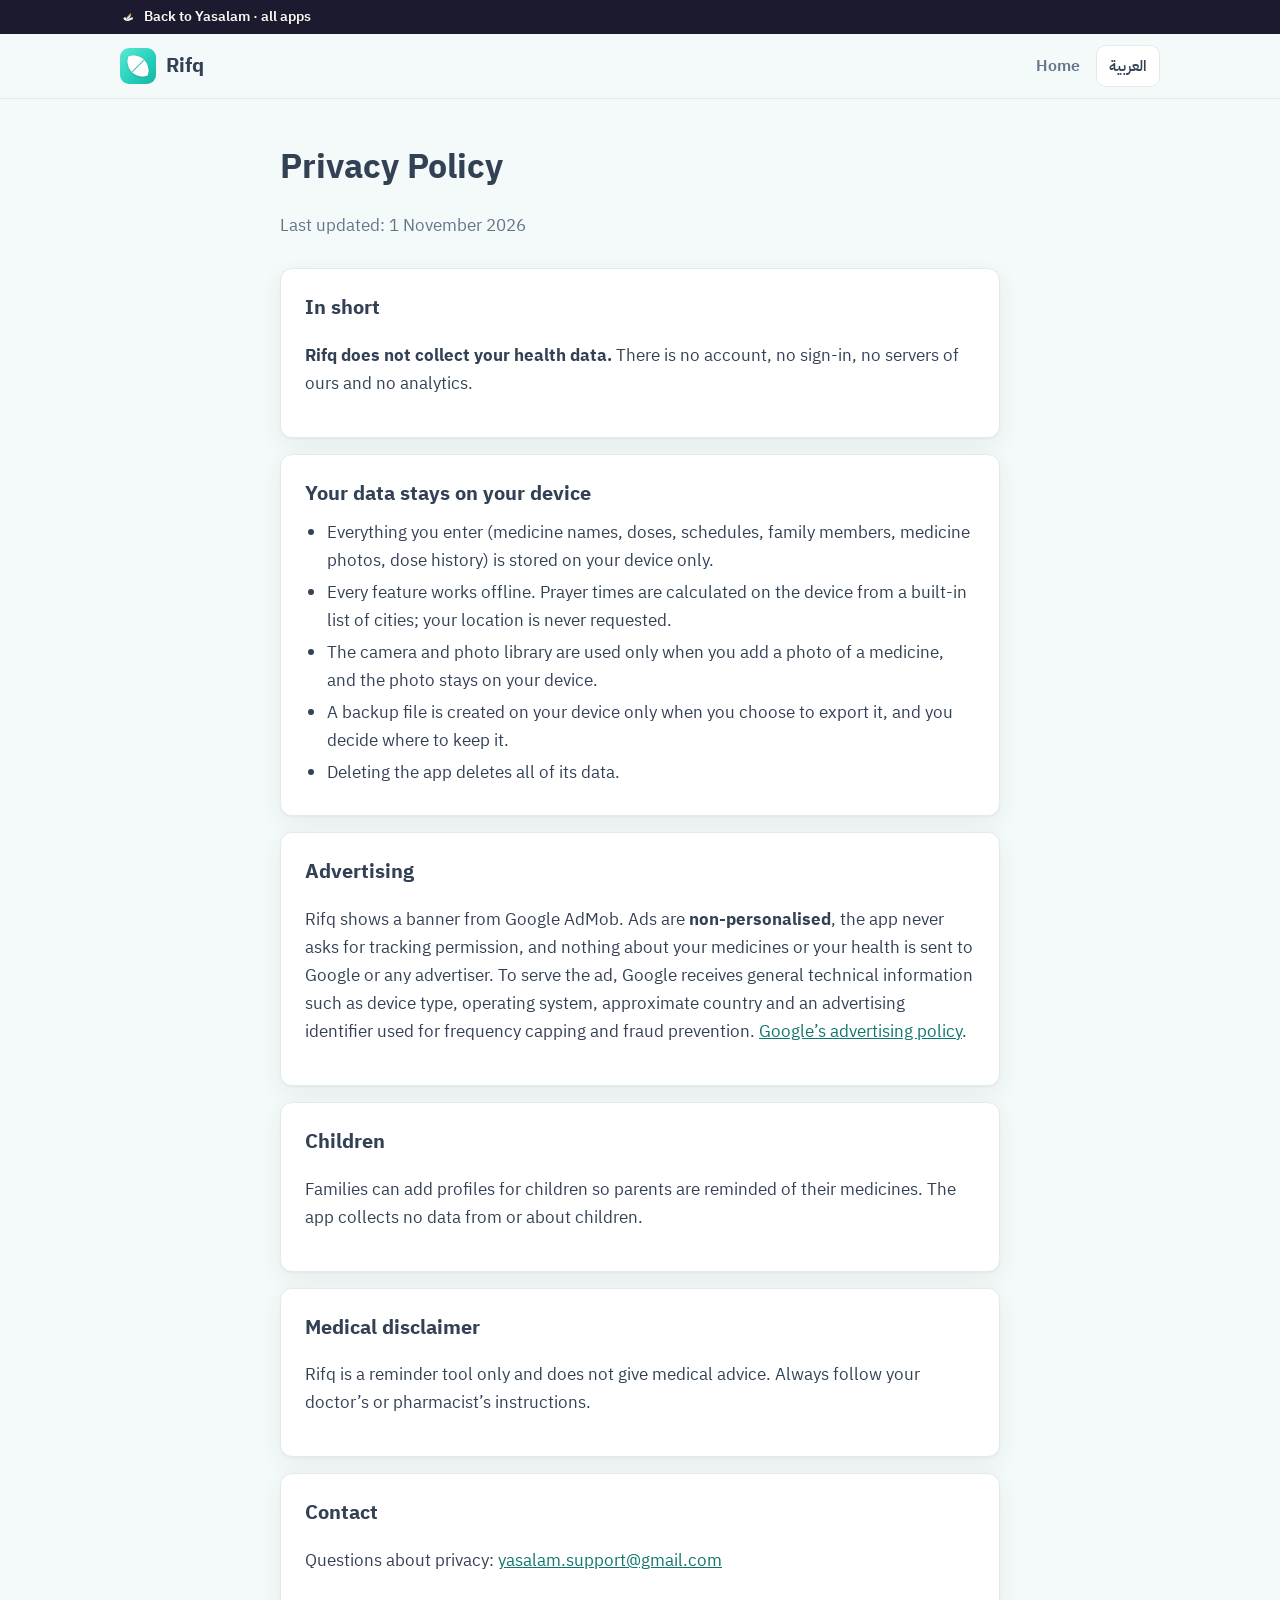
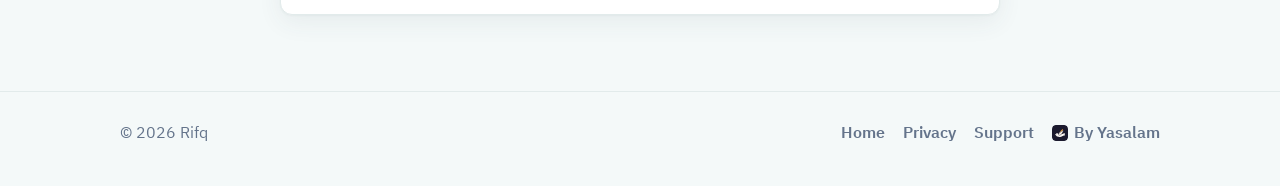
==== privacy.html @ 544e911e "Yasalam dove logo; support email yasalam.support@gmail.com Co-Authored-By: Claude Opus 5.5 <noreply@" ====
<!doctype html>
<html lang="ar" dir="rtl" data-l="ar">
<head>
<meta charset="utf-8">
<meta name="viewport" content="width=device-width, initial-scale=1, viewport-fit=cover">
<title>سياسة الخصوصية · Privacy Policy — رفق Rifq</title>
<meta name="theme-color" content="#F4F9F9">
<link rel="icon" href="img/favicon.png">
<link rel="stylesheet" href="site.css?v=3">
<script src="lang.js"></script>
</head>
<body>
<header class="top"><a class="lubb-bar" href="https://bukhaa0s-cyber.github.io/"><span class="lb-in"><svg width="18" height="18" viewBox="0 0 100 100" aria-hidden="true" style="border-radius:4px;flex:none"><rect width="100" height="100" rx="23" fill="#1B1A2E"/><g transform="translate(50 50) scale(.9) translate(-55 -39.5)"> <path d="M50 49 C52 33 61 19 76 11 C75 26 70 39 60 49 Z" fill="#F2A93B"/> <path d="M19 51 L26 48.5 C27 43 32 40 37 41.5 C42 43 45 47 48 50 C57 52 66 50 75 45 L89 39 C87 45 87 50 91 55 L77 58 C67 64 53 68 43 66 C34 64 29 59 27 55 Z" fill="#FBF8F3"/> <path d="M44.5 52.5 C48 39 59 28 79 23 C75 36 67 47 55 55.5 C51 57 47 56 44.5 52.5 Z" fill="#FBF8F3" stroke="#1B1A2E" stroke-width="2.6" stroke-linejoin="round"/> <circle cx="33" cy="46" r="2" fill="#1B1A2E"/> </g></svg><span class="ar">الرجوع إلى ياسلام · كل التطبيقات</span><span class="en">Back to Yasalam · all apps</span></span></a>
  <div class="wrap">
  <a class="brand" href="./"><img src="img/icon-512.png" alt=""><span class="ar">رفق</span><span class="en">Rifq</span></a>
  <nav class="nav">
    <a href="./"><span class="ar">الرئيسية</span><span class="en">Home</span></a>
    <button class="lang" onclick="toggleLang()"><span class="ar">English</span><span class="en">العربية</span></button>
  </nav>
</div></header>
<main class="doc">
<div class="ar">
  <h1>سياسة الخصوصية</h1>
  <p class="date">آخر تحديث: 1 نوفمبر 2026</p>
  <div class="card"><h2>الخلاصة</h2><p><b>رفق لا يجمع بياناتك الصحية.</b> لا يوجد حساب ولا تسجيل دخول ولا خوادم خاصة بنا ولا أدوات تحليل.</p></div>
  <div class="card"><h2>بياناتك على جهازك فقط</h2><ul>
    <li>كل ما تدخله (أسماء الأدوية، الجرعات، المواعيد، أفراد العائلة، صور الأدوية، سجل الجرعات) يُخزَّن على جهازك فقط.</li>
    <li>التطبيق يعمل بدون إنترنت في كل وظائفه، ومواقيت الصلاة تُحسب على الجهاز من قائمة مدن مدمجة، بدون طلب موقعك.</li>
    <li>الكاميرا والصور تُستخدم فقط عندما تضيف أنت صورة لدواء، وتبقى الصورة على جهازك.</li>
    <li>النسخة الاحتياطية تُنشأ كملف على جهازك فقط عندما تطلب تصديرها، وأنت تقرر أين تحفظها.</li>
    <li>إذا حذفت التطبيق، تُحذف كل بياناته معه.</li>
  </ul></div>
  <div class="card"><h2>الإعلانات</h2><p>يعرض رفق بانراً إعلانياً من Google AdMob. الإعلانات <b>غير مخصّصة</b>، ولا يطلب التطبيق إذن التتبّع، ولا تُرسَل أي معلومة عن أدويتك أو صحتك إلى Google أو أي معلن. لعرض الإعلان تستقبل Google معلومات تقنية عامة مثل نوع الجهاز ونظامه والبلد التقريبي ومعرّفاً إعلانياً للحد من التكرار ومنع الاحتيال. <a href="https://policies.google.com/technologies/ads" rel="noopener">سياسة Google للإعلانات</a>.</p></div>
  <div class="card"><h2>الأطفال</h2><p>يمكن للعائلة إضافة ملفات للأطفال لتذكير الوالدين بأدويتهم. لا يجمع التطبيق أي بيانات من الأطفال أو عنهم.</p></div>
  <div class="card"><h2>تنويه طبي</h2><p>رفق أداة تذكير فقط ولا يقدّم نصيحة طبية. التزم دائماً بتعليمات طبيبك أو الصيدلي.</p></div>
  <div class="card"><h2>تواصل معنا</h2><p>لأي سؤال عن الخصوصية: <a href="mailto:yasalam.support@gmail.com">yasalam.support@gmail.com</a></p></div>
</div>
<div class="en">
  <h1>Privacy Policy</h1>
  <p class="date">Last updated: 1 November 2026</p>
  <div class="card"><h2>In short</h2><p><b>Rifq does not collect your health data.</b> There is no account, no sign-in, no servers of ours and no analytics.</p></div>
  <div class="card"><h2>Your data stays on your device</h2><ul>
    <li>Everything you enter (medicine names, doses, schedules, family members, medicine photos, dose history) is stored on your device only.</li>
    <li>Every feature works offline. Prayer times are calculated on the device from a built-in list of cities; your location is never requested.</li>
    <li>The camera and photo library are used only when you add a photo of a medicine, and the photo stays on your device.</li>
    <li>A backup file is created on your device only when you choose to export it, and you decide where to keep it.</li>
    <li>Deleting the app deletes all of its data.</li>
  </ul></div>
  <div class="card"><h2>Advertising</h2><p>Rifq shows a banner from Google AdMob. Ads are <b>non-personalised</b>, the app never asks for tracking permission, and nothing about your medicines or your health is sent to Google or any advertiser. To serve the ad, Google receives general technical information such as device type, operating system, approximate country and an advertising identifier used for frequency capping and fraud prevention. <a href="https://policies.google.com/technologies/ads" rel="noopener">Google’s advertising policy</a>.</p></div>
  <div class="card"><h2>Children</h2><p>Families can add profiles for children so parents are reminded of their medicines. The app collects no data from or about children.</p></div>
  <div class="card"><h2>Medical disclaimer</h2><p>Rifq is a reminder tool only and does not give medical advice. Always follow your doctor’s or pharmacist’s instructions.</p></div>
  <div class="card"><h2>Contact</h2><p>Questions about privacy: <a href="mailto:yasalam.support@gmail.com">yasalam.support@gmail.com</a></p></div>
</div>
</main>
<footer><div class="wrap">
  <span>© 2026 <span class="ar">رفق</span><span class="en">Rifq</span></span>
  <nav><a href="./"><span class="ar">الرئيسية</span><span class="en">Home</span></a><a href="privacy.html"><span class="ar">الخصوصية</span><span class="en">Privacy</span></a><a href="support.html"><span class="ar">الدعم</span><span class="en">Support</span></a><a class="lubb" href="https://bukhaa0s-cyber.github.io/"><svg width="18" height="18" viewBox="0 0 100 100" aria-hidden="true" style="border-radius:4px;flex:none"><rect width="100" height="100" rx="23" fill="#1B1A2E"/><g transform="translate(50 50) scale(.9) translate(-55 -39.5)"> <path d="M50 49 C52 33 61 19 76 11 C75 26 70 39 60 49 Z" fill="#F2A93B"/> <path d="M19 51 L26 48.5 C27 43 32 40 37 41.5 C42 43 45 47 48 50 C57 52 66 50 75 45 L89 39 C87 45 87 50 91 55 L77 58 C67 64 53 68 43 66 C34 64 29 59 27 55 Z" fill="#FBF8F3"/> <path d="M44.5 52.5 C48 39 59 28 79 23 C75 36 67 47 55 55.5 C51 57 47 56 44.5 52.5 Z" fill="#FBF8F3" stroke="#1B1A2E" stroke-width="2.6" stroke-linejoin="round"/> <circle cx="33" cy="46" r="2" fill="#1B1A2E"/> </g></svg><span class="ar">من ياسلام</span><span class="en">By Yasalam</span></a></nav>
</div></footer>
</body>
</html>
---- site.css ----
/* Rifq site — same palette as the app. */
@import url('https://fonts.googleapis.com/css2?family=IBM+Plex+Sans+Arabic:wght@400;600;700&display=swap');
:root {
  --bg: #F4F9F9; --card: #FFFFFF; --text: #334155; --muted: #64748B; --line: #E2EBEB;
  --primary: #2DD4BF; --on-primary: #08332E; --ink: #0F766E; --soft: #D5F7F2; --accent: #FBBF24;
  --radius: 12px; --shadow: 0 1px 2px rgba(51,65,85,.04), 0 8px 24px rgba(51,65,85,.07);
}
@media (prefers-color-scheme: dark) {
  :root { --bg: #0E1A1B; --card: #1A2B2D; --text: #E2E8F0; --muted: #94A3B8; --line: #24383A; --ink: #5EEAD4; --soft: #133B37; }
}
* { box-sizing: border-box; }
html { -webkit-text-size-adjust: 100%; scroll-behavior: smooth; }
body { margin: 0; background: var(--bg); color: var(--text); font: 17px/1.65 'IBM Plex Sans Arabic', -apple-system, 'Segoe UI', Roboto, sans-serif; -webkit-font-smoothing: antialiased; }
a { color: var(--ink); }
img { max-width: 100%; display: block; }
.wrap { max-width: 1080px; margin: 0 auto; padding: 0 20px; }

/* language switch: show only the active language */
html[data-l='ar'] .en, html[data-l='en'] .ar { display: none !important; }

header.top { position: sticky; top: 0; z-index: 10; background: color-mix(in srgb, var(--bg) 88%, transparent); backdrop-filter: blur(12px); border-bottom: 1px solid var(--line); }
header.top .wrap { display: flex; align-items: center; justify-content: space-between; gap: 12px; height: 64px; }
.brand { display: flex; align-items: center; gap: 10px; font-weight: 700; font-size: 1.15em; color: var(--text); text-decoration: none; }
.brand img { width: 36px; height: 36px; border-radius: 9px; }
.nav { display: flex; align-items: center; gap: 6px; }
.nav a { text-decoration: none; color: var(--muted); font-weight: 600; font-size: .92em; padding: 8px 10px; border-radius: 10px; }
.nav a:hover { color: var(--ink); background: var(--soft); }
.lang { border: 1px solid var(--line); background: var(--card); color: var(--text); border-radius: 10px; padding: 7px 12px; font: inherit; font-weight: 600; font-size: .9em; cursor: pointer; }

/* hero */
.hero { padding: 56px 0 24px; position: relative; overflow: hidden; }
.hero::before, .hero::after { content: ''; position: absolute; border-radius: 50%; filter: blur(60px); opacity: .55; z-index: -1; }
.hero::before { width: 520px; height: 520px; background: #99F6E4; top: -220px; inset-inline-end: -160px; }
.hero::after { width: 360px; height: 360px; background: #FDE68A; top: 160px; inset-inline-start: -200px; }
.hero .wrap { display: grid; grid-template-columns: 1.1fr .9fr; gap: 40px; align-items: center; }
.hero h1 { font-size: clamp(2.1em, 5vw, 3.3em); line-height: 1.15; margin: 14px 0 12px; }
.hero p.lead { font-size: 1.15em; color: var(--muted); margin: 0 0 26px; }
.tag { display: inline-flex; align-items: center; gap: 8px; background: var(--card); border-radius: 999px; padding: 6px 14px; font-weight: 600; color: var(--ink); box-shadow: var(--shadow); font-size: .9em; }
.tag i { width: 8px; height: 8px; border-radius: 50%; background: var(--accent); }
.hero-shot { justify-self: center; width: min(340px, 82%); }
.hero-shot img { max-height: 560px; width: 100%; object-fit: cover; object-position: top; border-radius: 28px; box-shadow: 0 40px 80px -30px rgba(15,60,60,.45); }

/* store buttons */
.stores { display: flex; flex-wrap: wrap; gap: 12px; }
.store { display: inline-flex; align-items: center; gap: 12px; min-width: 200px; padding: 10px 18px; border-radius: var(--radius); background: #0B1220; color: #fff; text-decoration: none; transition: transform .15s ease, box-shadow .2s ease; box-shadow: 0 8px 20px -10px rgba(0,0,0,.5); }
.store:hover { transform: translateY(-2px); }
.store svg { width: 30px; height: 30px; flex: none; }
.store small { display: block; font-size: .72em; opacity: .8; line-height: 1.2; }
.store b { display: block; font-size: 1.15em; line-height: 1.2; letter-spacing: .2px; }
.store.soon { opacity: .55; pointer-events: none; }
.store .soon-tag { background: var(--accent); color: #422006; font-size: .7em; font-weight: 700; padding: 2px 8px; border-radius: 6px; margin-inline-start: 4px; }

section { padding: 56px 0; }
h2.sec { font-size: clamp(1.6em, 3.4vw, 2.2em); text-align: center; margin: 0 0 8px; }
p.sec { text-align: center; color: var(--muted); margin: 0 auto 32px; max-width: 620px; }

/* screenshots */
.shots { display: flex; gap: 18px; overflow-x: auto; scroll-snap-type: x mandatory; padding: 8px 20px 24px; scrollbar-width: thin; }
.shots img { width: 240px; flex: none; border-radius: 22px; box-shadow: var(--shadow); scroll-snap-align: center; }

/* features */
.grid { display: grid; grid-template-columns: repeat(3, 1fr); gap: 18px; }
.f { background: var(--card); border-radius: var(--radius); padding: 22px; box-shadow: var(--shadow); border: 1px solid var(--line); }
.f .e { font-size: 1.7em; width: 52px; height: 52px; display: grid; place-items: center; background: var(--soft); border-radius: 12px; margin-bottom: 12px; }
.f h3 { margin: 0 0 6px; font-size: 1.1em; }
.f p { margin: 0; color: var(--muted); font-size: .95em; }

.band { background: linear-gradient(135deg, #2DD4BF, #5EEAD4); color: var(--on-primary); border-radius: 20px; padding: 36px; display: flex; align-items: center; justify-content: space-between; gap: 24px; flex-wrap: wrap; }
.band h2 { margin: 0 0 6px; font-size: 1.7em; }
.band p { margin: 0; opacity: .85; }

footer { border-top: 1px solid var(--line); padding: 28px 0 40px; color: var(--muted); font-size: .92em; }
footer .wrap { display: flex; flex-wrap: wrap; gap: 14px 22px; justify-content: space-between; align-items: center; }
footer nav { display: flex; gap: 18px; flex-wrap: wrap; }
footer a { color: var(--muted); text-decoration: none; font-weight: 600; }
footer a:hover { color: var(--ink); }

/* document pages */
.doc { max-width: 760px; margin: 0 auto; padding: 40px 20px 60px; }
.doc h1 { font-size: 2em; margin: 0 0 6px; }
.doc .date { color: var(--muted); margin-bottom: 28px; }
.doc .card { background: var(--card); border-radius: var(--radius); padding: 22px 24px; box-shadow: var(--shadow); border: 1px solid var(--line); margin-bottom: 16px; }
.doc h2 { font-size: 1.2em; margin: 0 0 8px; }
.doc ul { margin: 6px 0; padding-inline-start: 22px; }
.doc li { margin: 4px 0; }
.mail { display: inline-flex; align-items: center; gap: 10px; background: var(--primary); color: var(--on-primary); font-weight: 700; padding: 12px 20px; border-radius: var(--radius); text-decoration: none; }
details { background: var(--card); border: 1px solid var(--line); border-radius: var(--radius); padding: 14px 18px; margin-bottom: 10px; box-shadow: var(--shadow); }
summary { font-weight: 600; cursor: pointer; }
details p { color: var(--muted); margin: 10px 0 2px; }

@media (max-width: 820px) {
  .hero .wrap { grid-template-columns: 1fr; text-align: center; }
  .stores { justify-content: center; }
  .grid { grid-template-columns: 1fr; }
  .nav a.hide-sm { display: none; }
  .band { text-align: center; justify-content: center; }
}
@media (prefers-reduced-motion: reduce) { * { transition: none !important; scroll-behavior: auto !important; } }

/* Lubb: back-link to the studio page */
.lubb { display: inline-flex; align-items: center; gap: 6px; }
.lubb svg { width: 16px; height: 16px; }

/* Lubb: bar at the top of every app page, back to the studio home */
.lubb-bar { display: block; background: #1B1A2E; color: #FBF8F3; text-decoration: none; font-size: .82em; font-weight: 600; }
.lubb-bar .lb-in { max-width: 1080px; margin: 0 auto; padding: 0 20px; height: 34px; display: flex; align-items: center; gap: 8px; }
.lubb-bar svg { width: 16px; height: 16px; flex: none; }
.lubb-bar:hover { background: #2A2840; }
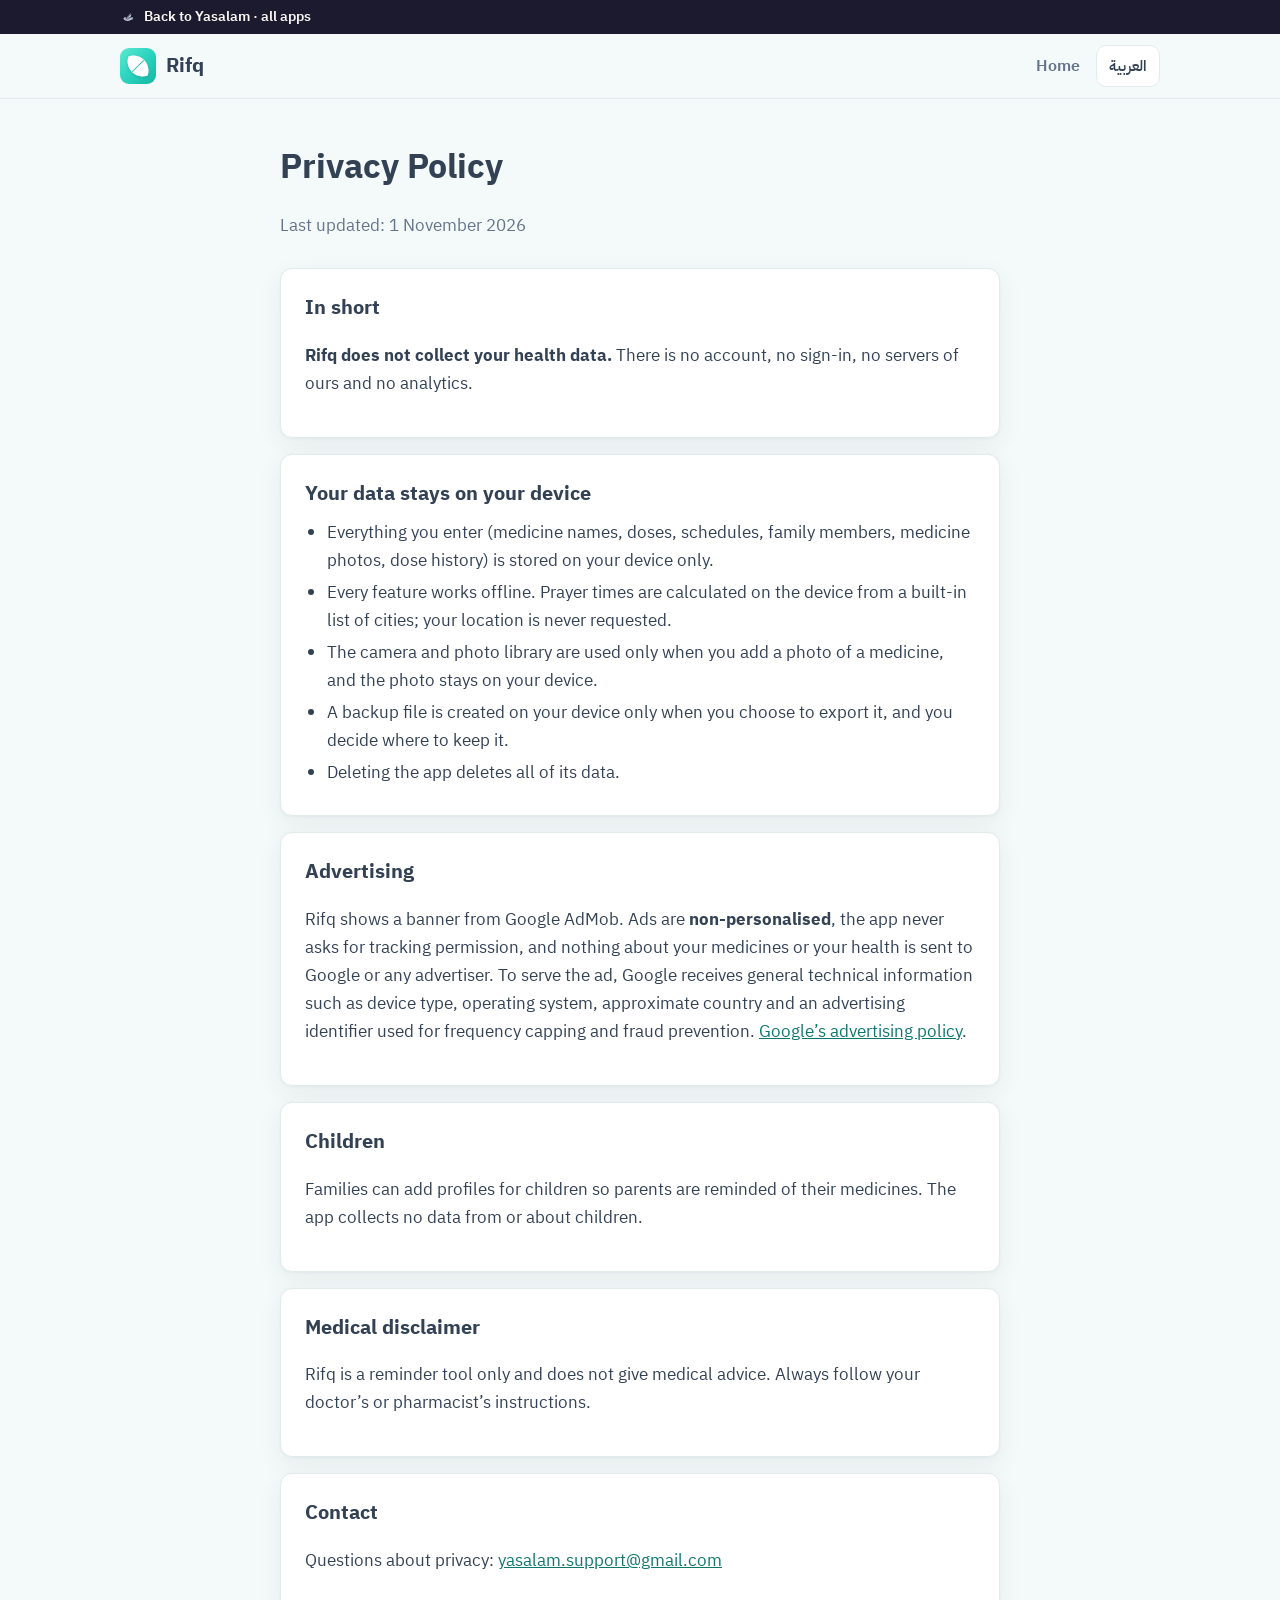
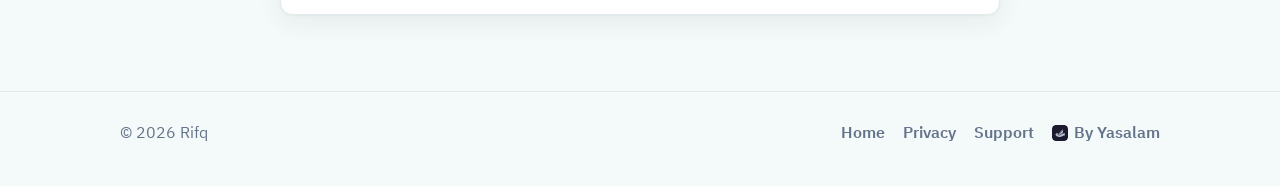
==== commit 496a0293: "Logo: grey Haram pigeon with white wing feathers Co-Authored-By: Claude Opus 5.5 <noreply@anthropic." ====
--- a/privacy.html
+++ b/privacy.html
@@ -10,7 +10,7 @@
 <script src="lang.js"></script>
 </head>
 <body>
-<header class="top"><a class="lubb-bar" href="https://bukhaa0s-cyber.github.io/"><span class="lb-in"><svg width="18" height="18" viewBox="0 0 100 100" aria-hidden="true" style="border-radius:4px;flex:none"><rect width="100" height="100" rx="23" fill="#1B1A2E"/><g transform="translate(50 50) scale(.9) translate(-55 -39.5)"> <path d="M50 49 C52 33 61 19 76 11 C75 26 70 39 60 49 Z" fill="#F2A93B"/> <path d="M19 51 L26 48.5 C27 43 32 40 37 41.5 C42 43 45 47 48 50 C57 52 66 50 75 45 L89 39 C87 45 87 50 91 55 L77 58 C67 64 53 68 43 66 C34 64 29 59 27 55 Z" fill="#FBF8F3"/> <path d="M44.5 52.5 C48 39 59 28 79 23 C75 36 67 47 55 55.5 C51 57 47 56 44.5 52.5 Z" fill="#FBF8F3" stroke="#1B1A2E" stroke-width="2.6" stroke-linejoin="round"/> <circle cx="33" cy="46" r="2" fill="#1B1A2E"/> </g></svg><span class="ar">الرجوع إلى ياسلام · كل التطبيقات</span><span class="en">Back to Yasalam · all apps</span></span></a>
+<header class="top"><a class="lubb-bar" href="https://bukhaa0s-cyber.github.io/"><span class="lb-in"><svg width="18" height="18" viewBox="0 0 100 100" aria-hidden="true" style="border-radius:4px;flex:none"><rect width="100" height="100" rx="23" fill="#1B1A2E"/><defs><linearGradient id="nk" x1="0" y1="0" x2="1" y2="1"><stop offset="0" stop-color="#3FB59A"/><stop offset="1" stop-color="#8C6BC4"/></linearGradient></defs> <g transform="translate(50 50) scale(.9) translate(-55 -39.5)"> <path d="M50 49 C52 33 61 19 76 11 C75 26 70 39 60 49 Z" fill="#6F7B8E"/> <path d="M19 51 L26 48.5 C27 43 32 40 37 41.5 C42 43 45 47 48 50 C57 52 66 50 75 45 L89 39 C87 45 87 50 91 55 L77 58 C67 64 53 68 43 66 C34 64 29 59 27 55 Z" fill="#B9C2CF"/> <path d="M36.5 47.5 C40 46 43.5 48 46 51 C43 55 38 56 33.5 54.5 C34 51.5 35 49 36.5 47.5 Z" fill="url(#nk)" opacity=".9"/> <path d="M44.5 52.5 C48 39 59 28 79 23 C75 36 67 47 55 55.5 C51 57 47 56 44.5 52.5 Z" fill="#97A2B3" stroke="#1B1A2E" stroke-width="2.4" stroke-linejoin="round"/> <path d="M63 37.5 C67 31 72 26.5 79 23 C76.5 30 72 35.5 66 40 Z" fill="#FFFFFF"/> <path d="M67.5 43 C70.5 39 73.5 36.5 77 34.5 C75.5 38.5 72.5 42 69 44.5 Z" fill="#FFFFFF"/> <path d="M19 51 L26 48.5 L26 52 Z" fill="#3A3F4B"/> <circle cx="33" cy="46" r="2" fill="#E8792E"/><circle cx="33" cy="46" r="1" fill="#1B1A2E"/> </g></svg><span class="ar">الرجوع إلى ياسلام · كل التطبيقات</span><span class="en">Back to Yasalam · all apps</span></span></a>
   <div class="wrap">
   <a class="brand" href="./"><img src="img/icon-512.png" alt=""><span class="ar">رفق</span><span class="en">Rifq</span></a>
   <nav class="nav">
@@ -54,7 +54,7 @@
 </main>
 <footer><div class="wrap">
   <span>© 2026 <span class="ar">رفق</span><span class="en">Rifq</span></span>
-  <nav><a href="./"><span class="ar">الرئيسية</span><span class="en">Home</span></a><a href="privacy.html"><span class="ar">الخصوصية</span><span class="en">Privacy</span></a><a href="support.html"><span class="ar">الدعم</span><span class="en">Support</span></a><a class="lubb" href="https://bukhaa0s-cyber.github.io/"><svg width="18" height="18" viewBox="0 0 100 100" aria-hidden="true" style="border-radius:4px;flex:none"><rect width="100" height="100" rx="23" fill="#1B1A2E"/><g transform="translate(50 50) scale(.9) translate(-55 -39.5)"> <path d="M50 49 C52 33 61 19 76 11 C75 26 70 39 60 49 Z" fill="#F2A93B"/> <path d="M19 51 L26 48.5 C27 43 32 40 37 41.5 C42 43 45 47 48 50 C57 52 66 50 75 45 L89 39 C87 45 87 50 91 55 L77 58 C67 64 53 68 43 66 C34 64 29 59 27 55 Z" fill="#FBF8F3"/> <path d="M44.5 52.5 C48 39 59 28 79 23 C75 36 67 47 55 55.5 C51 57 47 56 44.5 52.5 Z" fill="#FBF8F3" stroke="#1B1A2E" stroke-width="2.6" stroke-linejoin="round"/> <circle cx="33" cy="46" r="2" fill="#1B1A2E"/> </g></svg><span class="ar">من ياسلام</span><span class="en">By Yasalam</span></a></nav>
+  <nav><a href="./"><span class="ar">الرئيسية</span><span class="en">Home</span></a><a href="privacy.html"><span class="ar">الخصوصية</span><span class="en">Privacy</span></a><a href="support.html"><span class="ar">الدعم</span><span class="en">Support</span></a><a class="lubb" href="https://bukhaa0s-cyber.github.io/"><svg width="18" height="18" viewBox="0 0 100 100" aria-hidden="true" style="border-radius:4px;flex:none"><rect width="100" height="100" rx="23" fill="#1B1A2E"/><defs><linearGradient id="nk" x1="0" y1="0" x2="1" y2="1"><stop offset="0" stop-color="#3FB59A"/><stop offset="1" stop-color="#8C6BC4"/></linearGradient></defs> <g transform="translate(50 50) scale(.9) translate(-55 -39.5)"> <path d="M50 49 C52 33 61 19 76 11 C75 26 70 39 60 49 Z" fill="#6F7B8E"/> <path d="M19 51 L26 48.5 C27 43 32 40 37 41.5 C42 43 45 47 48 50 C57 52 66 50 75 45 L89 39 C87 45 87 50 91 55 L77 58 C67 64 53 68 43 66 C34 64 29 59 27 55 Z" fill="#B9C2CF"/> <path d="M36.5 47.5 C40 46 43.5 48 46 51 C43 55 38 56 33.5 54.5 C34 51.5 35 49 36.5 47.5 Z" fill="url(#nk)" opacity=".9"/> <path d="M44.5 52.5 C48 39 59 28 79 23 C75 36 67 47 55 55.5 C51 57 47 56 44.5 52.5 Z" fill="#97A2B3" stroke="#1B1A2E" stroke-width="2.4" stroke-linejoin="round"/> <path d="M63 37.5 C67 31 72 26.5 79 23 C76.5 30 72 35.5 66 40 Z" fill="#FFFFFF"/> <path d="M67.5 43 C70.5 39 73.5 36.5 77 34.5 C75.5 38.5 72.5 42 69 44.5 Z" fill="#FFFFFF"/> <path d="M19 51 L26 48.5 L26 52 Z" fill="#3A3F4B"/> <circle cx="33" cy="46" r="2" fill="#E8792E"/><circle cx="33" cy="46" r="1" fill="#1B1A2E"/> </g></svg><span class="ar">من ياسلام</span><span class="en">By Yasalam</span></a></nav>
 </div></footer>
 </body>
 </html>
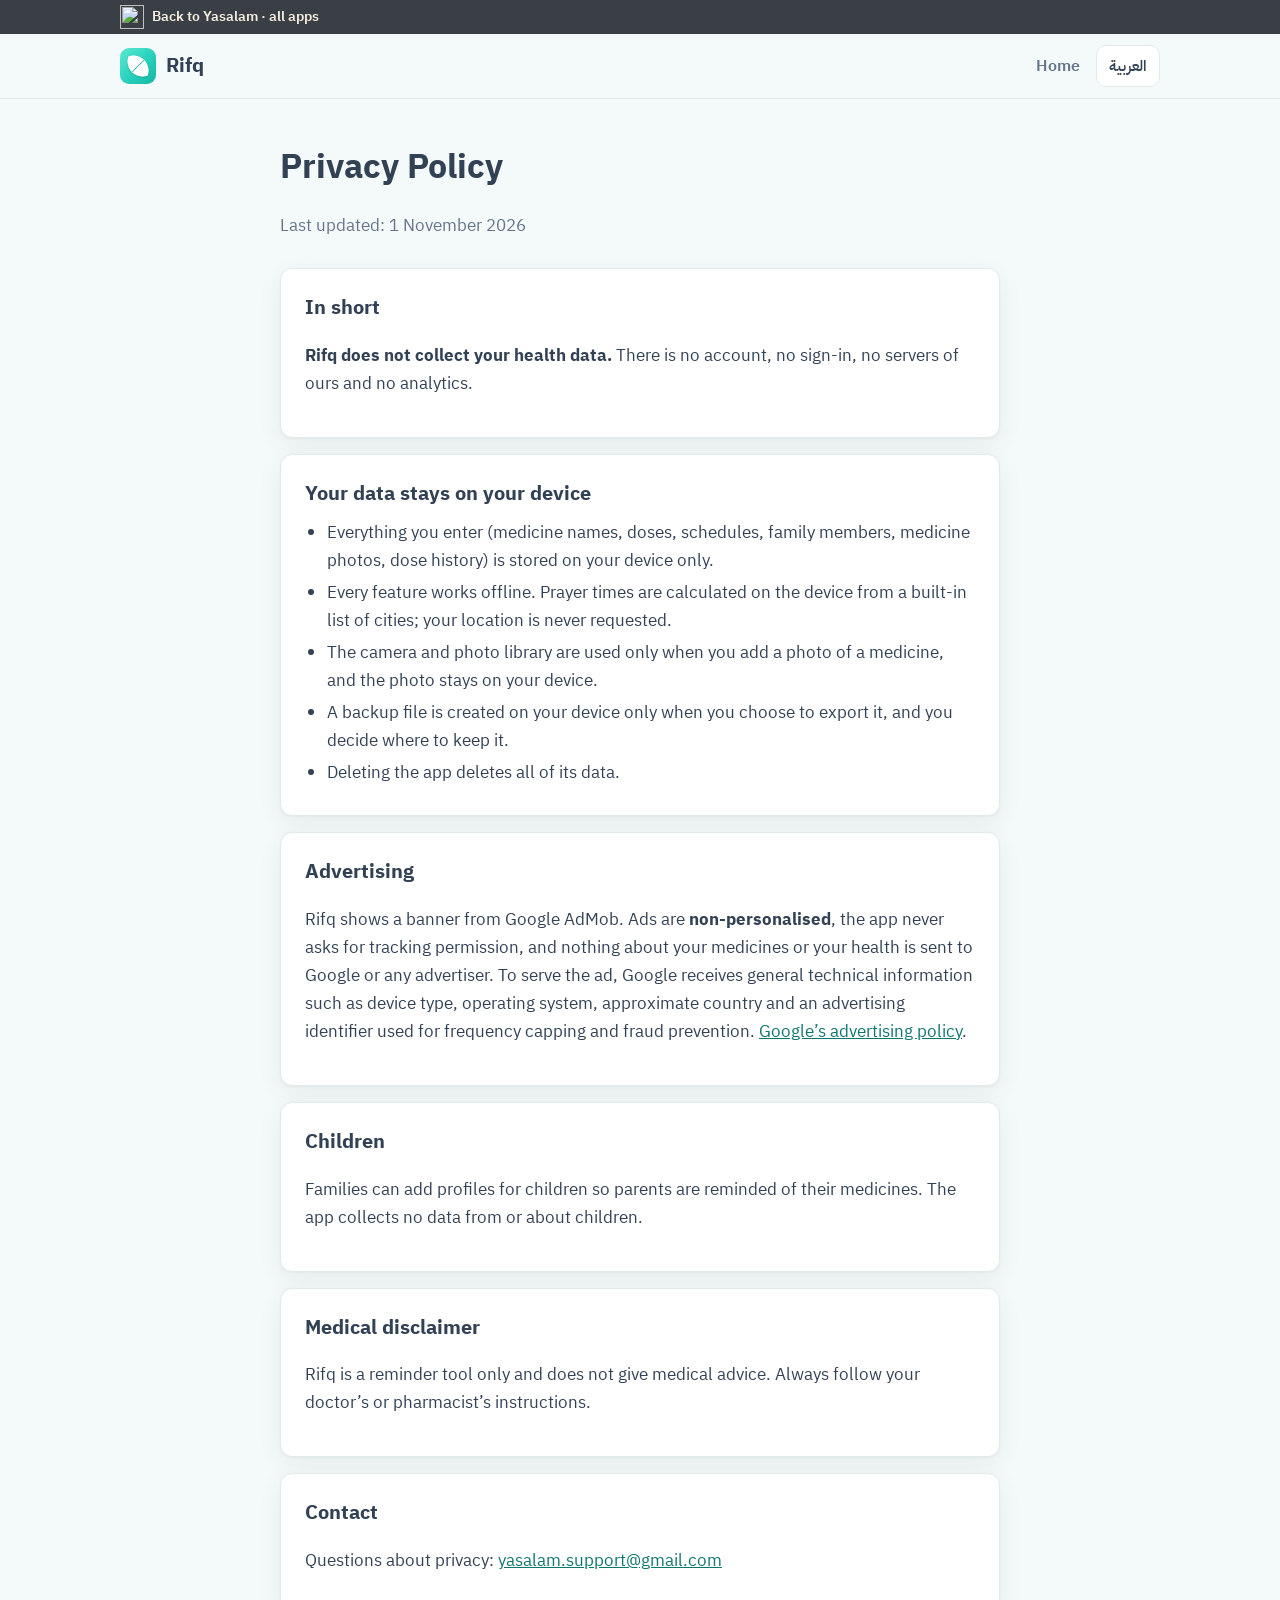
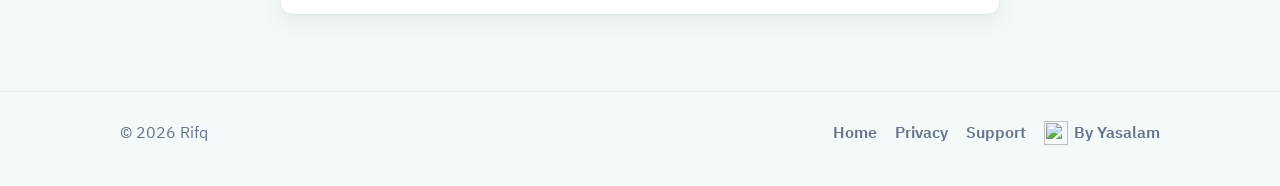
==== commit 4b1b5549: "Yasalam logo: hand-drawn Haram pigeon sketch Co-Authored-By: Claude Opus 5.5 <noreply@anthropic.com>" ====
--- a/privacy.html
+++ b/privacy.html
@@ -10,7 +10,7 @@
 <script src="lang.js"></script>
 </head>
 <body>
-<header class="top"><a class="lubb-bar" href="https://bukhaa0s-cyber.github.io/"><span class="lb-in"><svg width="18" height="18" viewBox="0 0 100 100" aria-hidden="true" style="border-radius:4px;flex:none"><rect width="100" height="100" rx="23" fill="#1B1A2E"/><defs><linearGradient id="nk" x1="0" y1="0" x2="1" y2="1"><stop offset="0" stop-color="#3FB59A"/><stop offset="1" stop-color="#8C6BC4"/></linearGradient></defs> <g transform="translate(50 50) scale(.9) translate(-55 -39.5)"> <path d="M50 49 C52 33 61 19 76 11 C75 26 70 39 60 49 Z" fill="#6F7B8E"/> <path d="M19 51 L26 48.5 C27 43 32 40 37 41.5 C42 43 45 47 48 50 C57 52 66 50 75 45 L89 39 C87 45 87 50 91 55 L77 58 C67 64 53 68 43 66 C34 64 29 59 27 55 Z" fill="#B9C2CF"/> <path d="M36.5 47.5 C40 46 43.5 48 46 51 C43 55 38 56 33.5 54.5 C34 51.5 35 49 36.5 47.5 Z" fill="url(#nk)" opacity=".9"/> <path d="M44.5 52.5 C48 39 59 28 79 23 C75 36 67 47 55 55.5 C51 57 47 56 44.5 52.5 Z" fill="#97A2B3" stroke="#1B1A2E" stroke-width="2.4" stroke-linejoin="round"/> <path d="M63 37.5 C67 31 72 26.5 79 23 C76.5 30 72 35.5 66 40 Z" fill="#FFFFFF"/> <path d="M67.5 43 C70.5 39 73.5 36.5 77 34.5 C75.5 38.5 72.5 42 69 44.5 Z" fill="#FFFFFF"/> <path d="M19 51 L26 48.5 L26 52 Z" fill="#3A3F4B"/> <circle cx="33" cy="46" r="2" fill="#E8792E"/><circle cx="33" cy="46" r="1" fill="#1B1A2E"/> </g></svg><span class="ar">الرجوع إلى ياسلام · كل التطبيقات</span><span class="en">Back to Yasalam · all apps</span></span></a>
+<header class="top"><a class="lubb-bar" href="https://bukhaa0s-cyber.github.io/"><span class="lb-in"><img src="https://bukhaa0s-cyber.github.io/img/pigeon-160.png" width="24" height="24" alt="" style="flex:none;width:24px;height:24px"><span class="ar">الرجوع إلى ياسلام · كل التطبيقات</span><span class="en">Back to Yasalam · all apps</span></span></a>
   <div class="wrap">
   <a class="brand" href="./"><img src="img/icon-512.png" alt=""><span class="ar">رفق</span><span class="en">Rifq</span></a>
   <nav class="nav">
@@ -54,7 +54,7 @@
 </main>
 <footer><div class="wrap">
   <span>© 2026 <span class="ar">رفق</span><span class="en">Rifq</span></span>
-  <nav><a href="./"><span class="ar">الرئيسية</span><span class="en">Home</span></a><a href="privacy.html"><span class="ar">الخصوصية</span><span class="en">Privacy</span></a><a href="support.html"><span class="ar">الدعم</span><span class="en">Support</span></a><a class="lubb" href="https://bukhaa0s-cyber.github.io/"><svg width="18" height="18" viewBox="0 0 100 100" aria-hidden="true" style="border-radius:4px;flex:none"><rect width="100" height="100" rx="23" fill="#1B1A2E"/><defs><linearGradient id="nk" x1="0" y1="0" x2="1" y2="1"><stop offset="0" stop-color="#3FB59A"/><stop offset="1" stop-color="#8C6BC4"/></linearGradient></defs> <g transform="translate(50 50) scale(.9) translate(-55 -39.5)"> <path d="M50 49 C52 33 61 19 76 11 C75 26 70 39 60 49 Z" fill="#6F7B8E"/> <path d="M19 51 L26 48.5 C27 43 32 40 37 41.5 C42 43 45 47 48 50 C57 52 66 50 75 45 L89 39 C87 45 87 50 91 55 L77 58 C67 64 53 68 43 66 C34 64 29 59 27 55 Z" fill="#B9C2CF"/> <path d="M36.5 47.5 C40 46 43.5 48 46 51 C43 55 38 56 33.5 54.5 C34 51.5 35 49 36.5 47.5 Z" fill="url(#nk)" opacity=".9"/> <path d="M44.5 52.5 C48 39 59 28 79 23 C75 36 67 47 55 55.5 C51 57 47 56 44.5 52.5 Z" fill="#97A2B3" stroke="#1B1A2E" stroke-width="2.4" stroke-linejoin="round"/> <path d="M63 37.5 C67 31 72 26.5 79 23 C76.5 30 72 35.5 66 40 Z" fill="#FFFFFF"/> <path d="M67.5 43 C70.5 39 73.5 36.5 77 34.5 C75.5 38.5 72.5 42 69 44.5 Z" fill="#FFFFFF"/> <path d="M19 51 L26 48.5 L26 52 Z" fill="#3A3F4B"/> <circle cx="33" cy="46" r="2" fill="#E8792E"/><circle cx="33" cy="46" r="1" fill="#1B1A2E"/> </g></svg><span class="ar">من ياسلام</span><span class="en">By Yasalam</span></a></nav>
+  <nav><a href="./"><span class="ar">الرئيسية</span><span class="en">Home</span></a><a href="privacy.html"><span class="ar">الخصوصية</span><span class="en">Privacy</span></a><a href="support.html"><span class="ar">الدعم</span><span class="en">Support</span></a><a class="lubb" href="https://bukhaa0s-cyber.github.io/"><img src="https://bukhaa0s-cyber.github.io/img/pigeon-160.png" width="24" height="24" alt="" style="flex:none;width:24px;height:24px"><span class="ar">من ياسلام</span><span class="en">By Yasalam</span></a></nav>
 </div></footer>
 </body>
 </html>
--- a/site.css
+++ b/site.css
@@ -102,7 +102,7 @@
 .lubb svg { width: 16px; height: 16px; }
 
 /* Lubb: bar at the top of every app page, back to the studio home */
-.lubb-bar { display: block; background: #1B1A2E; color: #FBF8F3; text-decoration: none; font-size: .82em; font-weight: 600; }
+.lubb-bar { display: block; background: #3A3F45; color: #F6EEE1; text-decoration: none; font-size: .82em; font-weight: 600; }
 .lubb-bar .lb-in { max-width: 1080px; margin: 0 auto; padding: 0 20px; height: 34px; display: flex; align-items: center; gap: 8px; }
-.lubb-bar svg { width: 16px; height: 16px; flex: none; }
-.lubb-bar:hover { background: #2A2840; }
+.lubb-bar svg, .lubb-bar img { width: 24px; height: 24px; flex: none; }
+.lubb-bar:hover { background: #4E7A77; }
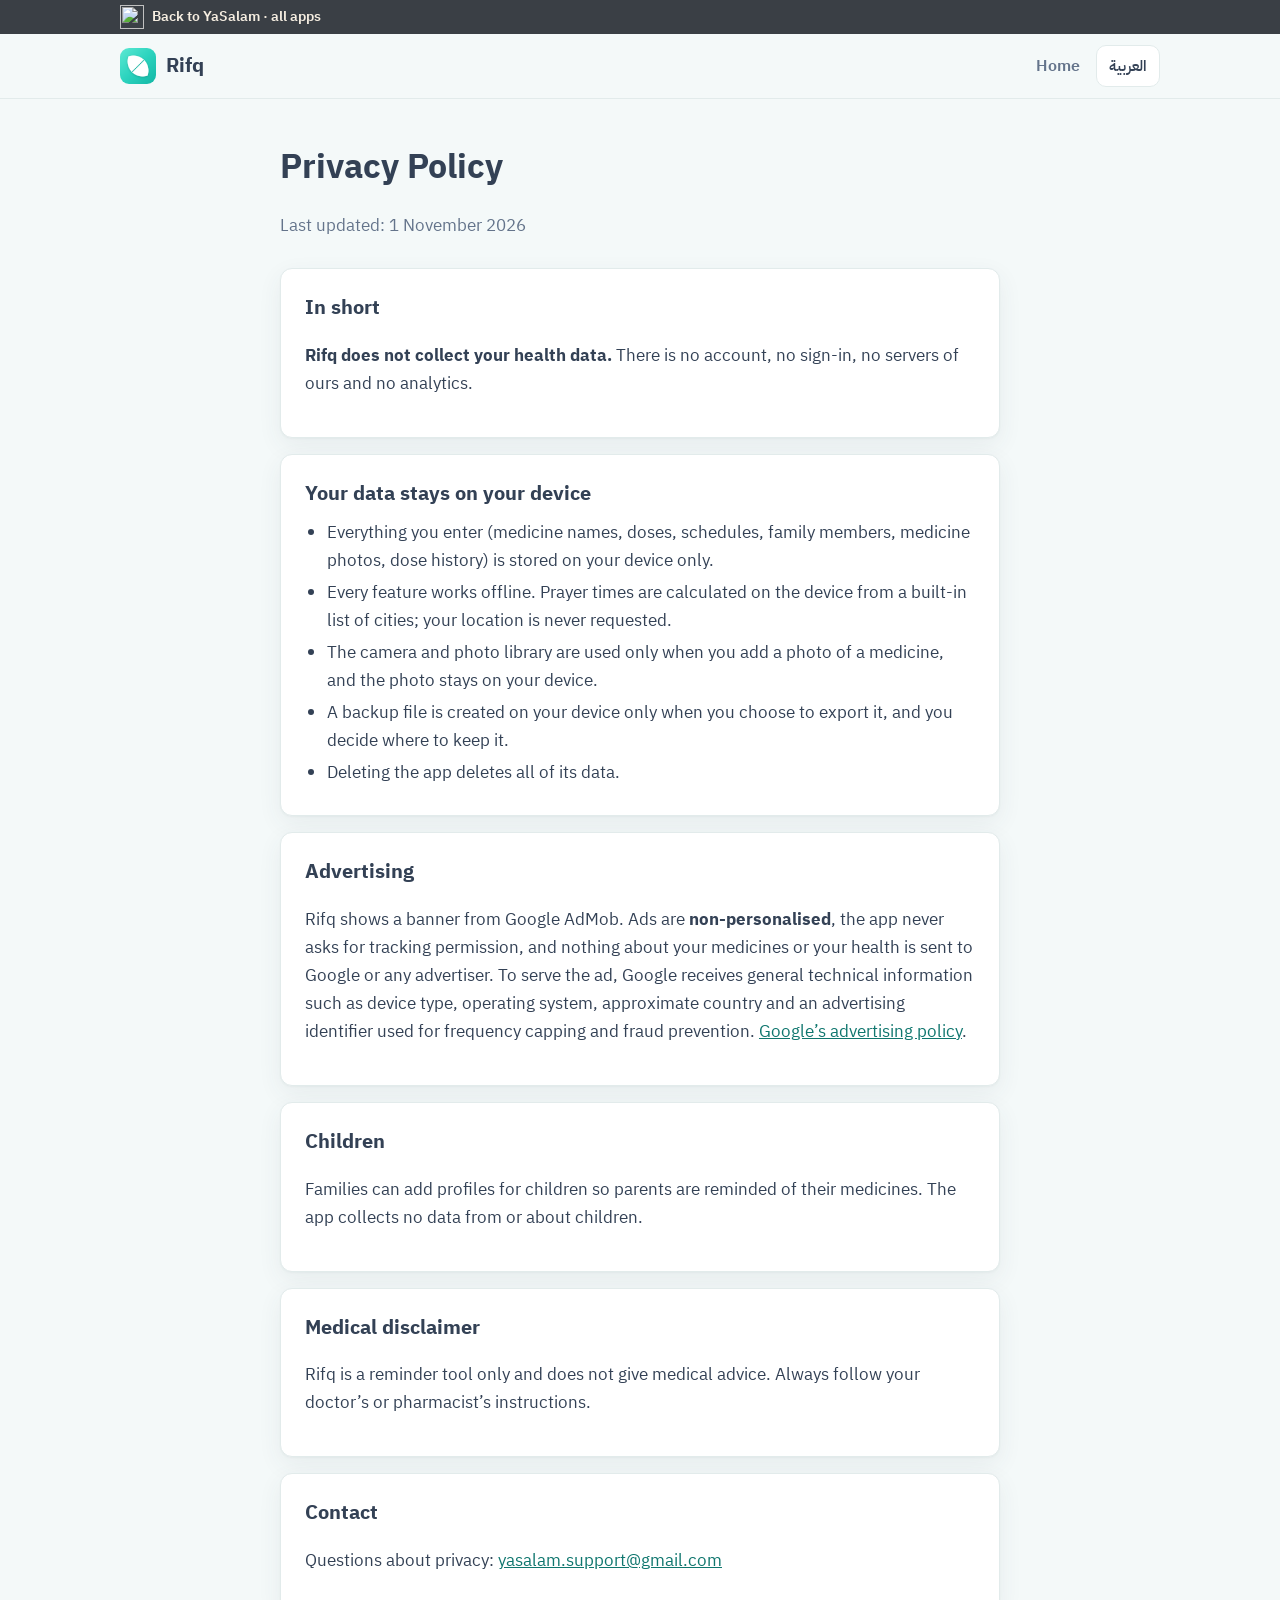
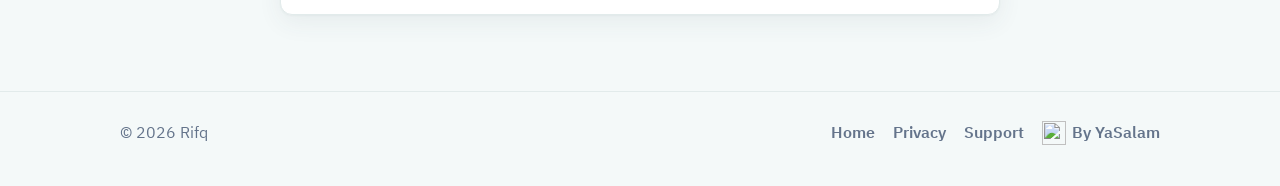
==== commit 92540578: "English name spelled YaSalam Co-Authored-By: Claude Opus 5.5 <noreply@anthropic.com> Claude-Session:" ====
--- a/privacy.html
+++ b/privacy.html
@@ -10,7 +10,7 @@
 <script src="lang.js"></script>
 </head>
 <body>
-<header class="top"><a class="lubb-bar" href="https://bukhaa0s-cyber.github.io/"><span class="lb-in"><img src="https://bukhaa0s-cyber.github.io/img/pigeon-160.png" width="24" height="24" alt="" style="flex:none;width:24px;height:24px"><span class="ar">الرجوع إلى ياسلام · كل التطبيقات</span><span class="en">Back to Yasalam · all apps</span></span></a>
+<header class="top"><a class="lubb-bar" href="https://bukhaa0s-cyber.github.io/"><span class="lb-in"><img src="https://bukhaa0s-cyber.github.io/img/mark-dark-96.png?v=4" width="24" height="24" alt="" style="flex:none;width:24px;height:24px"><span class="ar">الرجوع إلى ياسلام · كل التطبيقات</span><span class="en">Back to YaSalam · all apps</span></span></a>
   <div class="wrap">
   <a class="brand" href="./"><img src="img/icon-512.png" alt=""><span class="ar">رفق</span><span class="en">Rifq</span></a>
   <nav class="nav">
@@ -54,7 +54,7 @@
 </main>
 <footer><div class="wrap">
   <span>© 2026 <span class="ar">رفق</span><span class="en">Rifq</span></span>
-  <nav><a href="./"><span class="ar">الرئيسية</span><span class="en">Home</span></a><a href="privacy.html"><span class="ar">الخصوصية</span><span class="en">Privacy</span></a><a href="support.html"><span class="ar">الدعم</span><span class="en">Support</span></a><a class="lubb" href="https://bukhaa0s-cyber.github.io/"><img src="https://bukhaa0s-cyber.github.io/img/pigeon-160.png" width="24" height="24" alt="" style="flex:none;width:24px;height:24px"><span class="ar">من ياسلام</span><span class="en">By Yasalam</span></a></nav>
+  <nav><a href="./"><span class="ar">الرئيسية</span><span class="en">Home</span></a><a href="privacy.html"><span class="ar">الخصوصية</span><span class="en">Privacy</span></a><a href="support.html"><span class="ar">الدعم</span><span class="en">Support</span></a><a class="lubb" href="https://bukhaa0s-cyber.github.io/"><img src="https://bukhaa0s-cyber.github.io/img/mark-light-96.png?v=4" width="24" height="24" alt="" style="flex:none;width:24px;height:24px"><span class="ar">من ياسلام</span><span class="en">By YaSalam</span></a></nav>
 </div></footer>
 </body>
 </html>
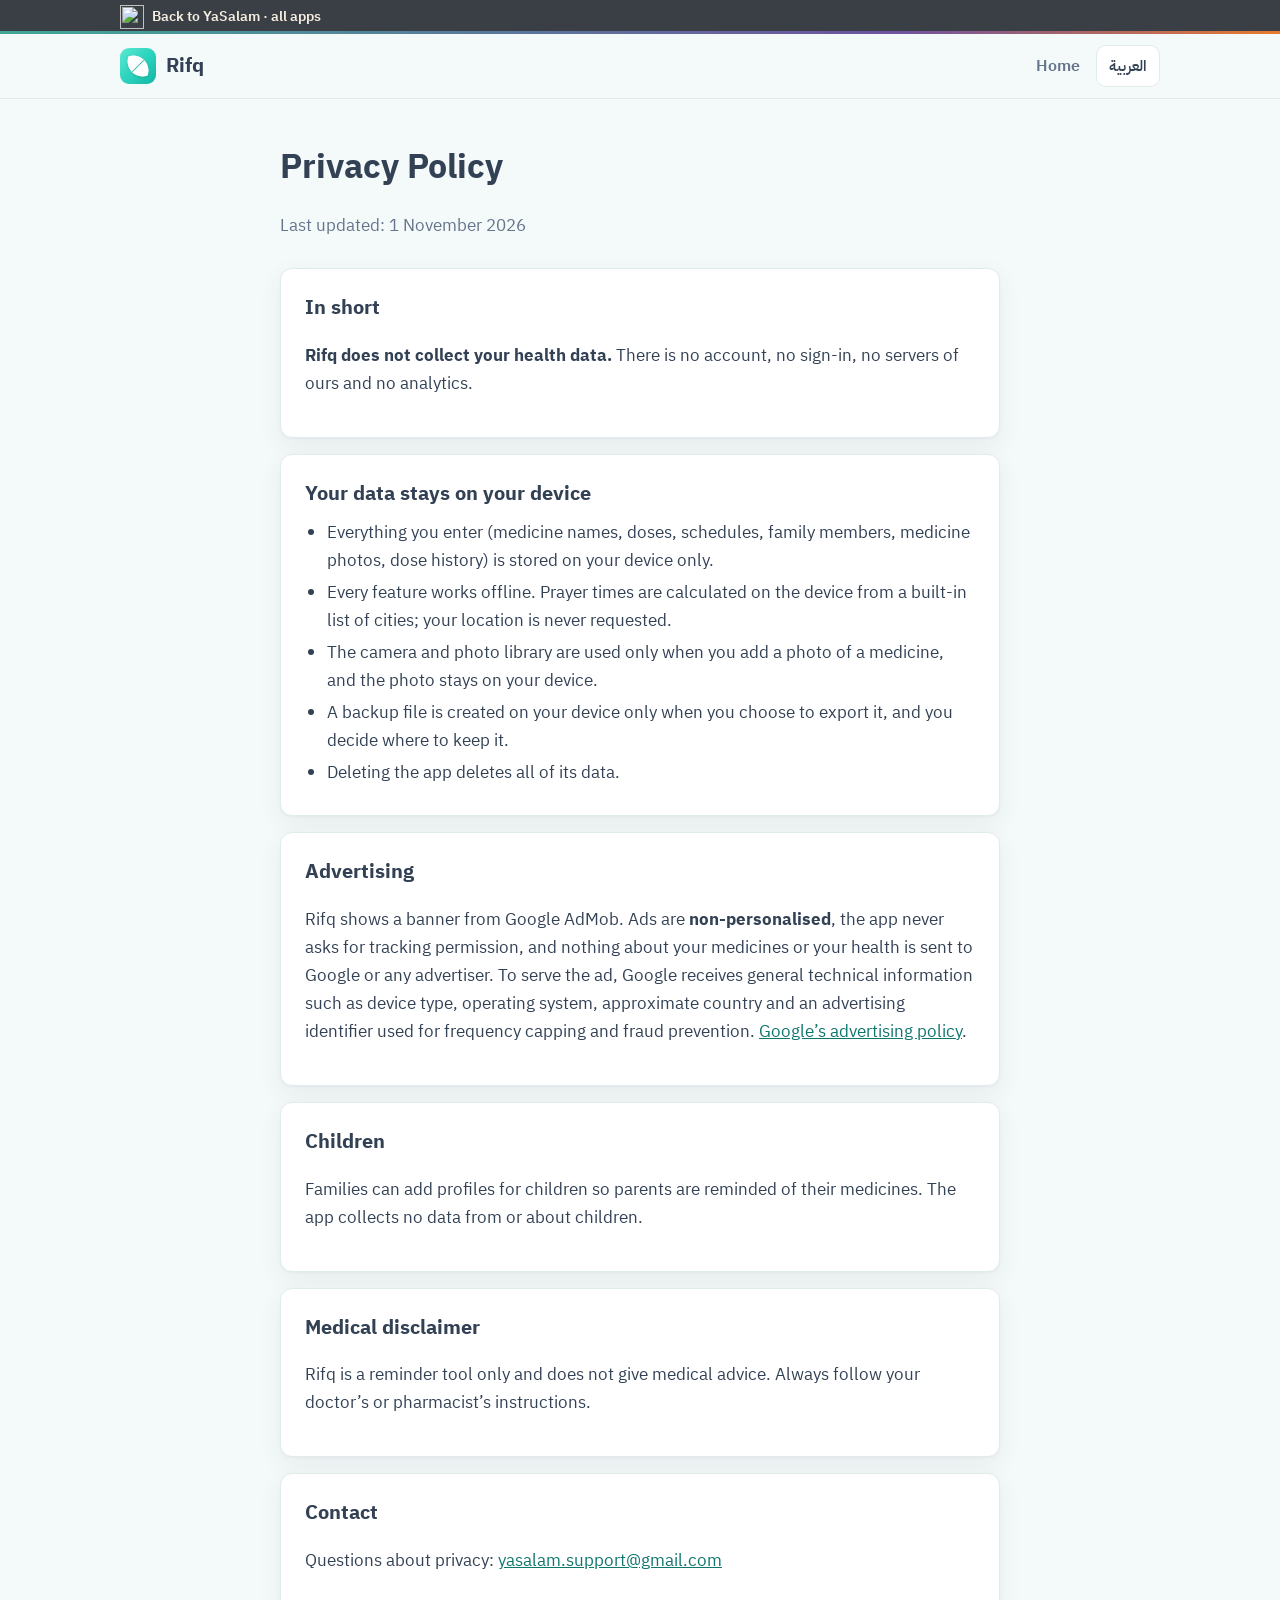
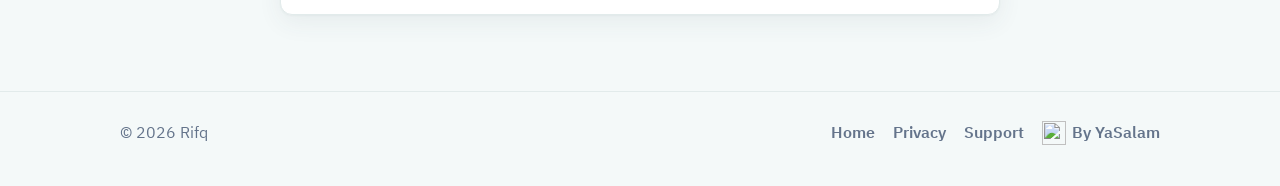
==== commit d994a501: "Bold pigeon palette: neck teal and purple with the orange eye as accent Co-Authored-By: Claude Opus " ====
--- a/privacy.html
+++ b/privacy.html
@@ -6,7 +6,7 @@
 <title>سياسة الخصوصية · Privacy Policy — رفق Rifq</title>
 <meta name="theme-color" content="#F4F9F9">
 <link rel="icon" href="img/favicon.png">
-<link rel="stylesheet" href="site.css?v=3">
+<link rel="stylesheet" href="site.css?v=4">
 <script src="lang.js"></script>
 </head>
 <body>
--- a/site.css
+++ b/site.css
@@ -102,7 +102,10 @@
 .lubb svg { width: 16px; height: 16px; }
 
 /* Lubb: bar at the top of every app page, back to the studio home */
-.lubb-bar { display: block; background: #3A3F45; color: #F6EEE1; text-decoration: none; font-size: .82em; font-weight: 600; }
+.lubb-bar { position: relative; display: block; background: #3A3F45; color: #F6EEE1; text-decoration: none; font-size: .82em; font-weight: 600; }
 .lubb-bar .lb-in { max-width: 1080px; margin: 0 auto; padding: 0 20px; height: 34px; display: flex; align-items: center; gap: 8px; }
 .lubb-bar svg, .lubb-bar img { width: 24px; height: 24px; flex: none; }
 .lubb-bar:hover { background: #4E7A77; }
+
+.lubb-bar::after { content: ''; position: absolute; inset: auto 0 0 0; height: 3px; background: linear-gradient(90deg, #3FA796, #6E52A0 70%, #E8792E); }
+.lubb-bar:hover { background: #3F8F84; }
